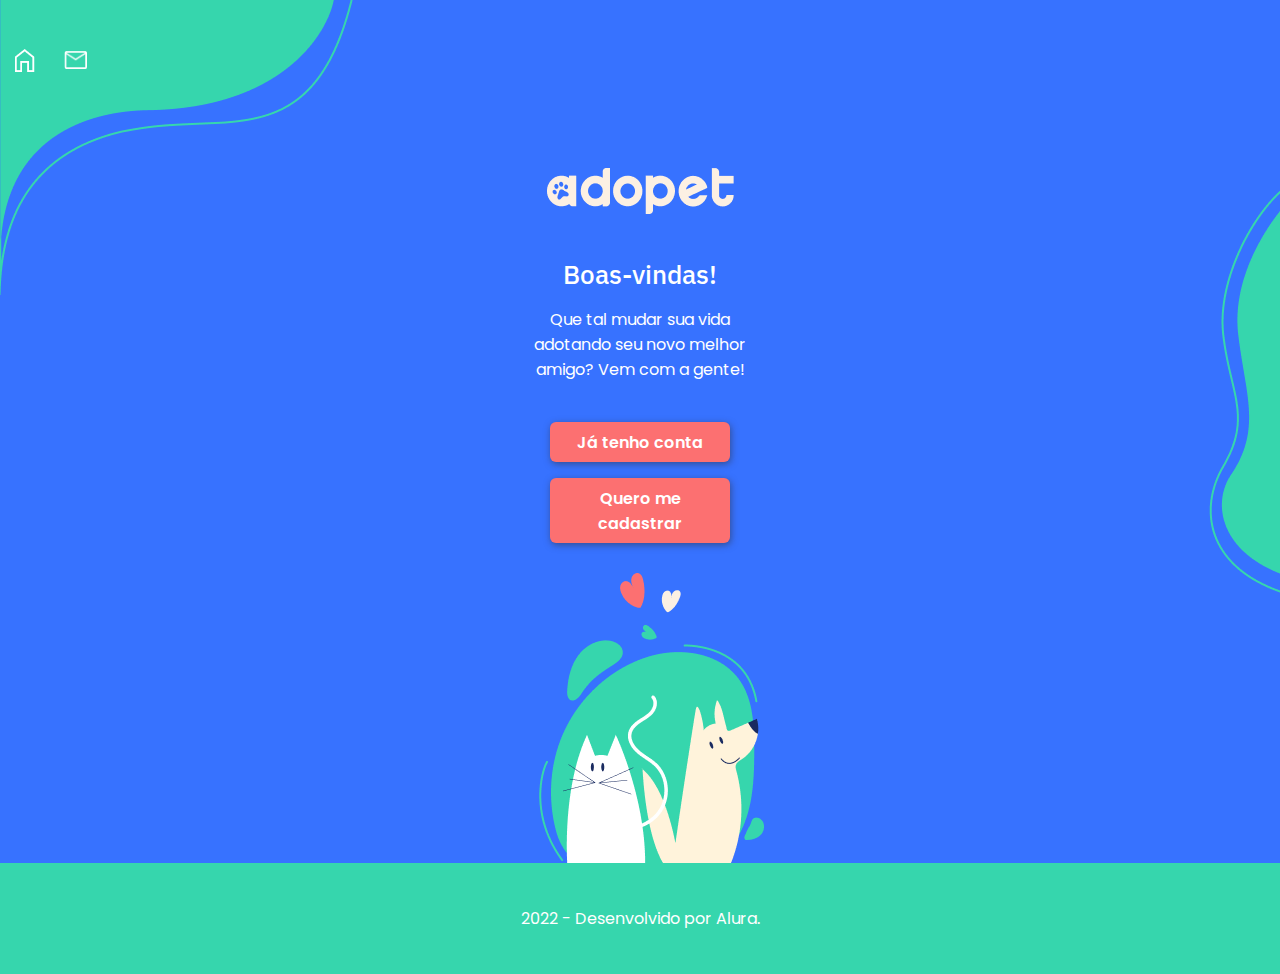
==== index.html @ fd9fefab "main page mobile finished" ====
<!DOCTYPE html>
<html lang="pt-br">
<head>
	<meta charset="utf-8">
	<meta name="viewport" content="width=device-width, initial-scale=1">
	<link rel="preconnect" href="https://fonts.googleapis.com">
	<link rel="preconnect" href="https://fonts.gstatic.com" crossorigin>
	<link href="https://fonts.googleapis.com/css2?family=Poppins:ital,wght@0,100;0,200;0,300;0,400;0,500;0,600;0,700;0,800;0,900;1,100;1,200;1,300;1,400;1,500;1,600;1,700;1,800;1,900&display=swap" rel="stylesheet">
	<link href="https://fonts.googleapis.com/css2?family=IBM+Plex+Sans&display=swap" rel="stylesheet">


	<link rel="stylesheet" type="text/css" href="style.css">
	<title>Página Inicial</title>
</head>
<body>
	<header class="header">
		<a class="home_link" href="#"><img src="images/Casa.png"></a>
		<a class="message_link" href="#"><img src="images/Mensagens.png"></a>
	</header>

	<main>
		<img class="background1" src="images/background1.png">
		
		<img class="background2" src="images/background2.png">

		<section class="main_content">
			<img class="logo" src="images/Logo.png" alt="Adotopet">
			<h1 class="main_title">Boas-vindas!</h1>
			<p>Que tal mudar sua vida adotando seu novo melhor amigo? Vem com a gente!</p>
			<a href="" class="main_btn">Já tenho conta</a>
			<a href="" class="main_btn">Quero me cadastrar</a>
			<img class="dogs_ilustration" src="images/Ilustração.png">
		</section>
	</main>
	<footer class="footer"> 2022 - Desenvolvido por Alura.</footer>
</body>
</html>
---- style.css ----
* {
	margin: 0px;
	padding: 0px;
	box-sizing: border-box;
}

body {
	width: 100%;
	background-color: #3772FF;
	font-family: 'Poppins';
	font-weight: 400;
	font-size: 16px;
	color: white;
}

.background1 {
	position: absolute;
	z-index: 1;
	top: 0px;
	left: 0px;
}

.background2 {
	position: absolute;
	right: 0px;
	top: 20%;
	z-index: 1;
}

.logo {
	margin-bottom: 20px;
}

.header {
	display: flex;
	align-items: center;
	position: relative;
	z-index: 2;
	height: 128px;
	width: 100%;
	background-color: transparent;
	margin-bottom: 40px;
}

.header > a {
	width: 50px;
	text-align: center;
}

.main_title {
	font-family: 'IBM Plex Sans';
	font-weight: 500;
	font-size: 26px;
	margin: 16px;
}

.main_content {
	text-align: center;
	width: 248px;
	padding: ;
	margin: auto;
}

.main_content > p {
	margin-bottom: 24px;
}

.main_btn {
	display: inline-block;
	width: 180px;
	font-weight: 600;
	color: white;
	background-color: #FC7071;
	text-decoration: none;
	margin-top: 16px;
	border-radius: 6px;
	padding: 7.5px;
	box-shadow: 1px 2px 7px #2e2d2d85;
}

.main_btn:hover {
	background-color: #FF9D9E;
}

.dogs_ilustration {
	transform: translateY(30px);
}

.footer {
	position: relative;
	z-index: 3;
	text-align: center;
	width: 100%;
	padding: 43px 0px;
	background-color: #36D6AD;
}
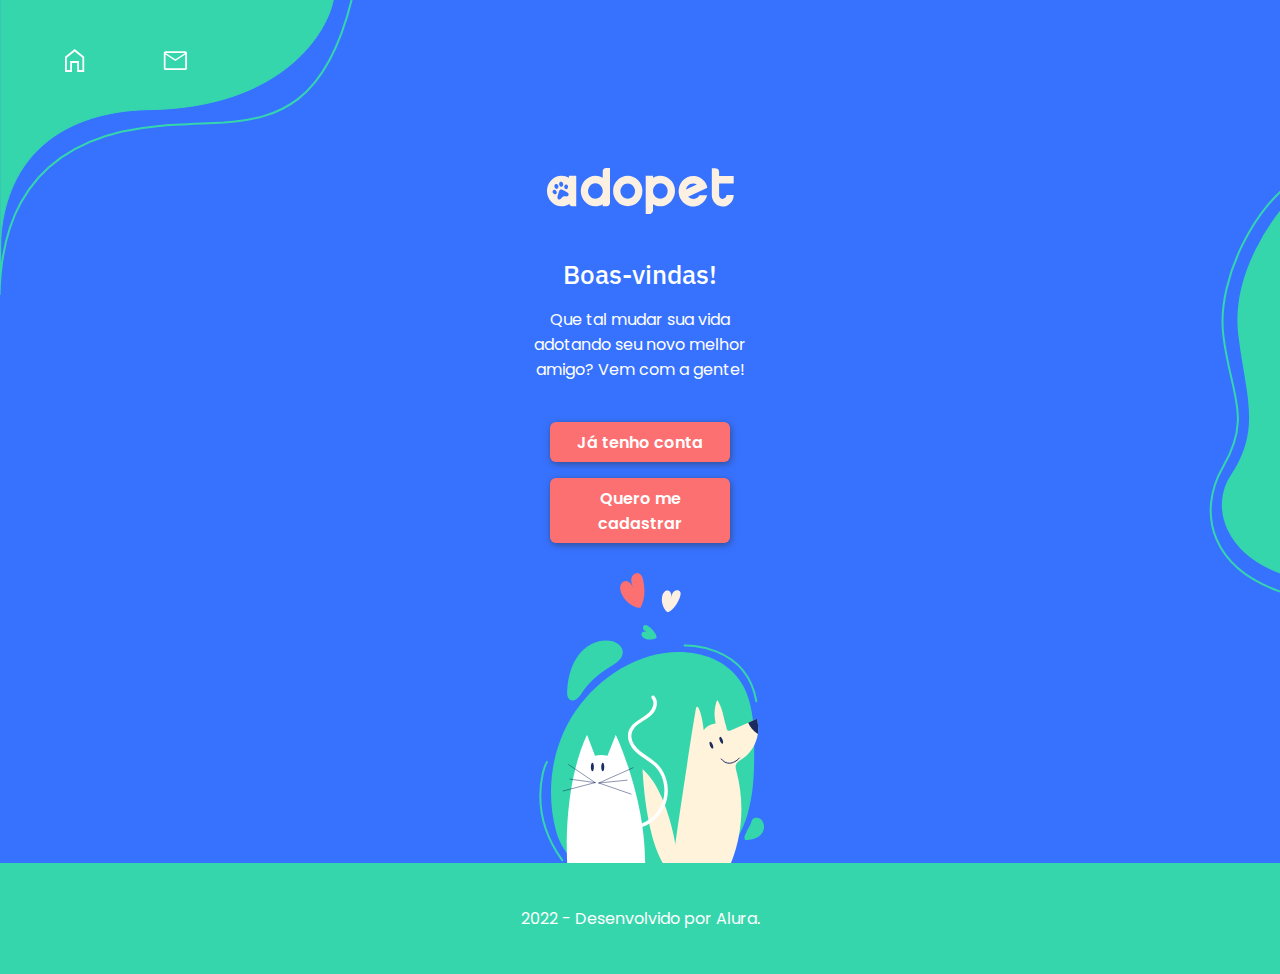
==== commit 11673d15: "home page mobile finalized" ====
--- a/index.html
+++ b/index.html
@@ -7,31 +7,33 @@
 	<link rel="preconnect" href="https://fonts.gstatic.com" crossorigin>
 	<link href="https://fonts.googleapis.com/css2?family=Poppins:ital,wght@0,100;0,200;0,300;0,400;0,500;0,600;0,700;0,800;0,900;1,100;1,200;1,300;1,400;1,500;1,600;1,700;1,800;1,900&display=swap" rel="stylesheet">
 	<link href="https://fonts.googleapis.com/css2?family=IBM+Plex+Sans&display=swap" rel="stylesheet">
-
-
-	<link rel="stylesheet" type="text/css" href="style.css">
+	<link rel="stylesheet" type="text/css" href="css/style.css">
 	<title>Página Inicial</title>
 </head>
+
 <body>
 	<header class="header">
-		<a class="home_link" href="#"><img src="images/Casa.png"></a>
-		<a class="message_link" href="#"><img src="images/Mensagens.png"></a>
+		<a class="home_link" href="#"><img src="images/Casa.svg"></a>
+		<a class="message_link" href="#"><img src="images/Mensagens.svg"></a>
 	</header>
 
 	<main>
-		<img class="background1" src="images/background1.png">
+		<img class="background1" src="images/background1.svg">
 		
-		<img class="background2" src="images/background2.png">
+		<img class="background2" src="images/background2.svg">
 
 		<section class="main_content">
-			<img class="logo" src="images/Logo.png" alt="Adotopet">
+			<img class="logo" src="images/Logo.svg" alt="Adotopet">
 			<h1 class="main_title">Boas-vindas!</h1>
 			<p>Que tal mudar sua vida adotando seu novo melhor amigo? Vem com a gente!</p>
 			<a href="" class="main_btn">Já tenho conta</a>
 			<a href="" class="main_btn">Quero me cadastrar</a>
-			<img class="dogs_ilustration" src="images/Ilustração.png">
 		</section>
 	</main>
-	<footer class="footer"> 2022 - Desenvolvido por Alura.</footer>
+
+	<footer class="footer"> 
+		<img class="dogs_ilustration" src="images/Ilustração.svg">
+		<p>2022 - Desenvolvido por Alura.</p>
+	</footer>
 </body>
 </html>--- a/css/style.css
+++ b/css/style.css
@@ -0,0 +1,110 @@
+* {
+	margin: 0px;
+	padding: 0px;
+	box-sizing: border-box;
+}
+
+body {
+	display: flex;
+	flex-direction: column;
+	align-content: space-between;
+	width: 100%;
+	min-height: 100vh;
+	background-color: #3772FF;
+	font-family: 'Poppins';
+	font-weight: 400;
+	font-size: 16px;
+	color: white;
+}
+
+.background1 {
+	position: absolute;
+	z-index: 1;
+	top: 0px;
+	left: 0px;
+}
+
+.background2 {
+	position: absolute;
+	right: 0px;
+	top: 20%;
+	z-index: 1;
+}
+
+.logo {
+	margin-bottom: 20px;
+}
+
+.header {
+	display: flex;
+	align-items: center;
+	position: relative;
+	z-index: 2;
+	height: 128px;
+	width: 100%;
+	background-color: transparent;
+	margin-bottom: 40px;
+}
+
+.header > a {
+	width: 50px;
+	text-align: center;
+	margin-left: 50px;
+}
+
+.main_title {
+	font-family: 'IBM Plex Sans';
+	font-weight: 500;
+	font-size: 26px;
+	margin: 16px;
+}
+
+.main_content {
+	text-align: center;
+	width: 248px;
+	max-width: 488px;
+	padding: ;
+	margin: auto;
+}
+
+.main_content > p {
+	margin-bottom: 24px;
+}
+
+.main_btn {
+	display: inline-block;
+	width: 180px;
+	font-weight: 600;
+	color: white;
+	background-color: #FC7071;
+	text-decoration: none;
+	margin-top: 16px;
+	border-radius: 6px;
+	padding: 7.5px;
+	box-shadow: 1px 2px 7px #2e2d2d85;
+}
+
+.main_btn:hover {
+	background-color: #FF9D9E;
+}
+
+.dogs_ilustration {
+	transform: translateY(30px);
+}
+
+footer {
+	width: 100%;
+	text-align: center;
+}
+
+footer > img {
+	position: relative;
+	z-index: 1;
+}
+
+footer > p {
+	position: relative;
+	z-index: 2;
+	padding: 43px 0px;
+	background-color: #36D6AD;
+}
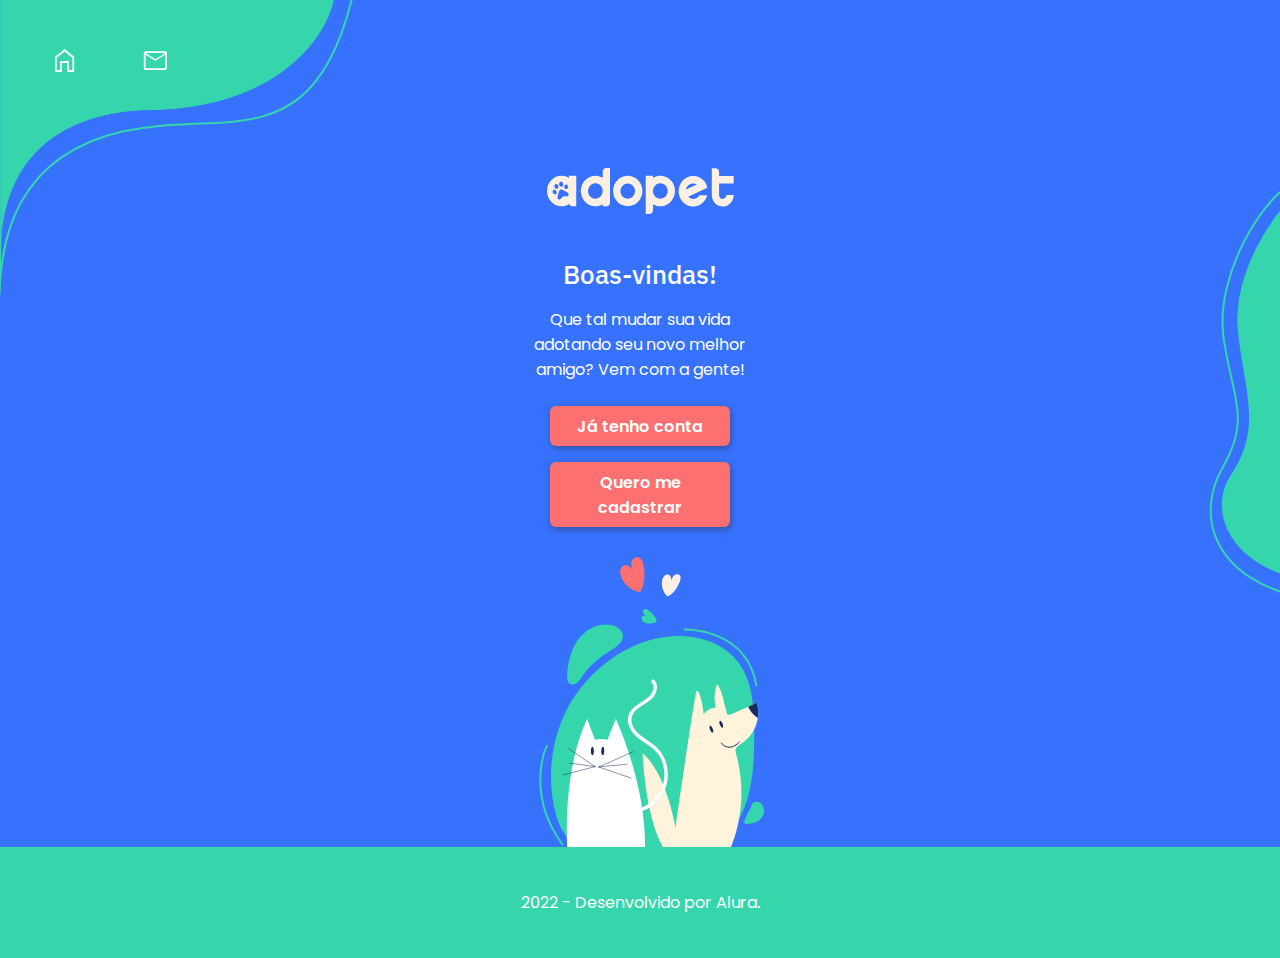
==== commit adb810c6: "fix links" ====
--- a/index.html
+++ b/index.html
@@ -7,7 +7,7 @@
 	<link rel="preconnect" href="https://fonts.gstatic.com" crossorigin>
 	<link href="https://fonts.googleapis.com/css2?family=Poppins:ital,wght@0,100;0,200;0,300;0,400;0,500;0,600;0,700;0,800;0,900;1,100;1,200;1,300;1,400;1,500;1,600;1,700;1,800;1,900&display=swap" rel="stylesheet">
 	<link href="https://fonts.googleapis.com/css2?family=IBM+Plex+Sans&display=swap" rel="stylesheet">
-	<link rel="stylesheet" type="text/css" href="css/style.css">
+	<link rel="stylesheet" type="text/css" href="css/home.css">
 	<title>Página Inicial</title>
 </head>
 
@@ -26,8 +26,8 @@
 			<img class="logo" src="images/Logo.svg" alt="Adotopet">
 			<h1 class="main_title">Boas-vindas!</h1>
 			<p>Que tal mudar sua vida adotando seu novo melhor amigo? Vem com a gente!</p>
-			<a href="" class="main_btn">Já tenho conta</a>
-			<a href="" class="main_btn">Quero me cadastrar</a>
+			<a href="login.html" class="main_btn">Já tenho conta</a>
+			<a href="cadastro.html" class="main_btn">Quero me cadastrar</a>
 		</section>
 	</main>
 
@@ -36,4 +36,4 @@
 		<p>2022 - Desenvolvido por Alura.</p>
 	</footer>
 </body>
-</html>+</html>
--- a/css/home.css
+++ b/css/home.css
@@ -0,0 +1,130 @@
+* {
+	margin: 0px;
+	padding: 0px;
+	box-sizing: border-box;
+}
+
+body {
+	display: flex;
+	flex-direction: column;
+	justify-content: space-between;
+	width: 100%;
+	min-height: 100vh;
+	background-color: #3772FF;
+	font-family: 'Poppins';
+	font-weight: 400;
+	font-size: 16px;
+	color: white;
+	
+}
+
+.background1 {
+	position: absolute;
+	z-index: 1;
+	top: 0px;
+	left: 0px;
+}
+
+.background2 {
+	position: absolute;
+	right: 0px;
+	top: 20%;
+	z-index: 1;
+}
+
+.background3 {
+	position: absolute;
+	left: 0px;
+	top: 350px;
+	z-index: 1;
+}
+
+.patas {
+	position: absolute;
+	right: 0px;
+	top: 0px;
+	z-index: 3;
+}
+
+
+.logo {
+	margin-bottom: 20px;
+}
+
+.header {
+	display: flex;
+	align-items: center;
+	position: relative;
+	z-index: 2;
+	height: 128px;
+	width: 100%;
+	background-color: transparent;
+	margin-bottom: 40px;
+}
+
+.header > a {
+	width: 50px;
+	text-align: center;
+	margin-left: 40px;
+}
+
+.main_title {
+	font-family: 'IBM Plex Sans';
+	font-weight: 500;
+	font-size: 26px;
+	margin: 16px;
+}
+
+.main_content {
+	font-family: 'Poppins';
+	font-weight: 400;
+	font-size: 16px;
+	text-align: center;
+	width: 248px;
+	max-width: 488px;
+	margin: auto;
+}
+
+.main_content > p {
+	margin-bottom: 24px;
+}
+
+.main_btn {
+	display: block;
+	margin: auto;
+	width: 180px;
+	font-weight: 600;
+	color: white;
+	background-color: #FC7071;
+	text-decoration: none;
+	margin-top: 16px;
+	border-radius: 6px;
+	padding: 7.5px;
+	box-shadow: 1px 2px 7px #2e2d2d85;
+}
+
+.main_btn:hover {
+	background-color: #FF9D9E;
+}
+
+.dogs_ilustration {
+	transform: translateY(30px);
+}
+
+footer {
+	width: 100%;
+	text-align: center;
+	color: white;
+}
+
+footer > img {
+	position: relative;
+	z-index: 1;
+}
+
+footer > p {
+	position: relative;
+	z-index: 2;
+	padding: 43px 0px;
+	background-color: #36D6AD;
+}
